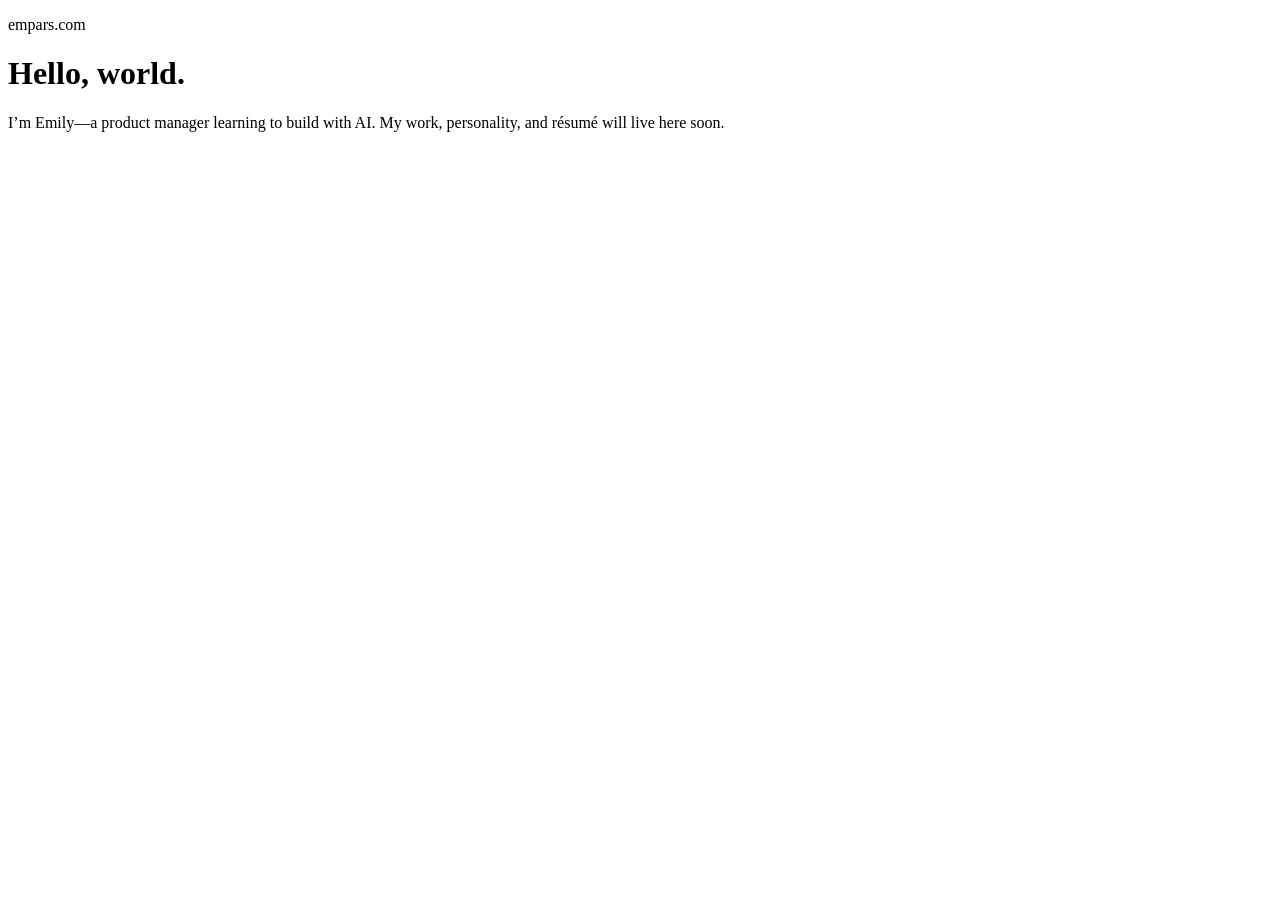
==== index.html @ 692433bf "Add index.html" ====
<!doctype html>
<html lang="en">
  <head>
    <meta charset="utf-8" />
    <meta name="viewport" content="width=device-width, initial-scale=1" />
    <meta
      name="description"
      content="The personal portfolio of product manager Emily Parsons."
    />
    <title>Emily Parsons</title>
    <link rel="stylesheet" href="styles.css" />
  </head>
  <body>
    <main>
      <p class="eyebrow">empars.com</p>
      <h1>Hello, world.</h1>
      <p class="intro">
        I’m Emily—a product manager learning to build with AI. My work,
        personality, and résumé will live here soon.
      </p>
    </main>
  </body>
</html>
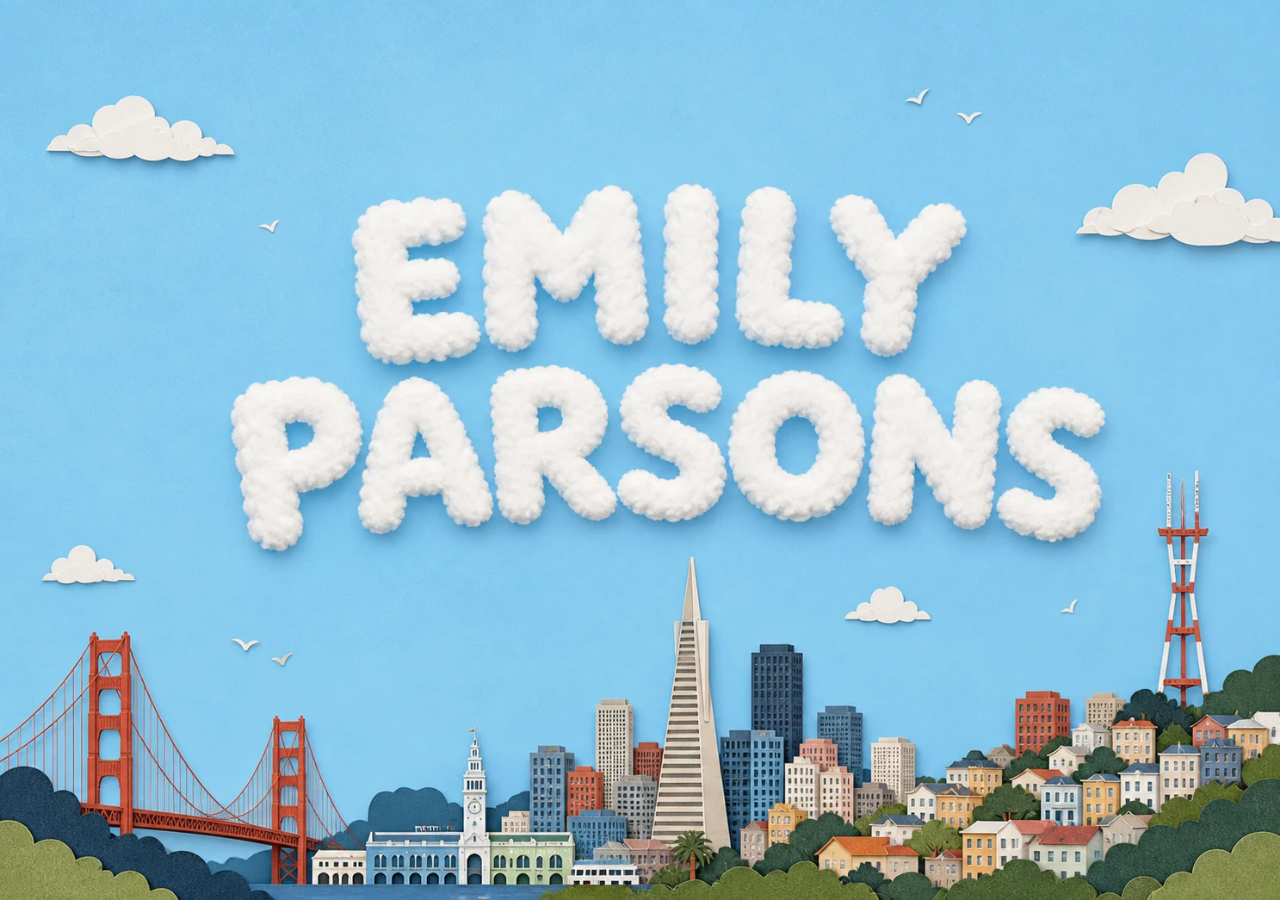
==== commit 59ac0582: "Redesign homepage with San Francisco cloudscape" ====
--- a/index.html
+++ b/index.html
@@ -5,19 +5,27 @@
     <meta name="viewport" content="width=device-width, initial-scale=1" />
     <meta
       name="description"
-      content="The personal portfolio of product manager Emily Parsons."
+      content="The personal portfolio of Emily Parsons."
     />
     <title>Emily Parsons</title>
     <link rel="stylesheet" href="styles.css" />
   </head>
   <body>
-    <main>
-      <p class="eyebrow">empars.com</p>
-      <h1>Hello, world.</h1>
-      <p class="intro">
-        I’m Emily—a product manager learning to build with AI. My work,
-        personality, and résumé will live here soon.
-      </p>
+    <main class="hero">
+      <picture>
+        <source
+          media="(max-aspect-ratio: 4 / 5)"
+          srcset="assets/homepage-hero-mobile.webp"
+        />
+        <img
+          class="hero__art"
+          src="assets/homepage-hero.webp"
+          alt="A paper-cut illustration of Emily Parsons’s name in clouds above the San Francisco skyline."
+        />
+      </picture>
+      <div class="sr-only">
+        <h1>Emily Parsons</h1>
+      </div>
     </main>
   </body>
 </html>
--- a/styles.css
+++ b/styles.css
@@ -0,0 +1,55 @@
+:root {
+  color-scheme: light;
+  background: #69c5ee;
+}
+
+* {
+  box-sizing: border-box;
+}
+
+html,
+body {
+  width: 100%;
+  min-height: 100vh;
+  margin: 0;
+  overflow: hidden;
+}
+
+.hero {
+  position: relative;
+  width: 100%;
+  min-height: 100vh;
+  background: #69c5ee;
+}
+
+picture {
+  display: block;
+}
+
+.hero__art {
+  display: block;
+  width: 100%;
+  height: 100vh;
+  object-fit: cover;
+  object-position: center bottom;
+}
+
+.sr-only {
+  position: absolute;
+  width: 1px;
+  height: 1px;
+  padding: 0;
+  margin: -1px;
+  overflow: hidden;
+  clip: rect(0, 0, 0, 0);
+  white-space: nowrap;
+  border: 0;
+}
+
+@media (max-aspect-ratio: 4 / 5) {
+  .hero__art {
+    height: 100vh;
+    object-fit: cover;
+    object-position: center bottom;
+  }
+}
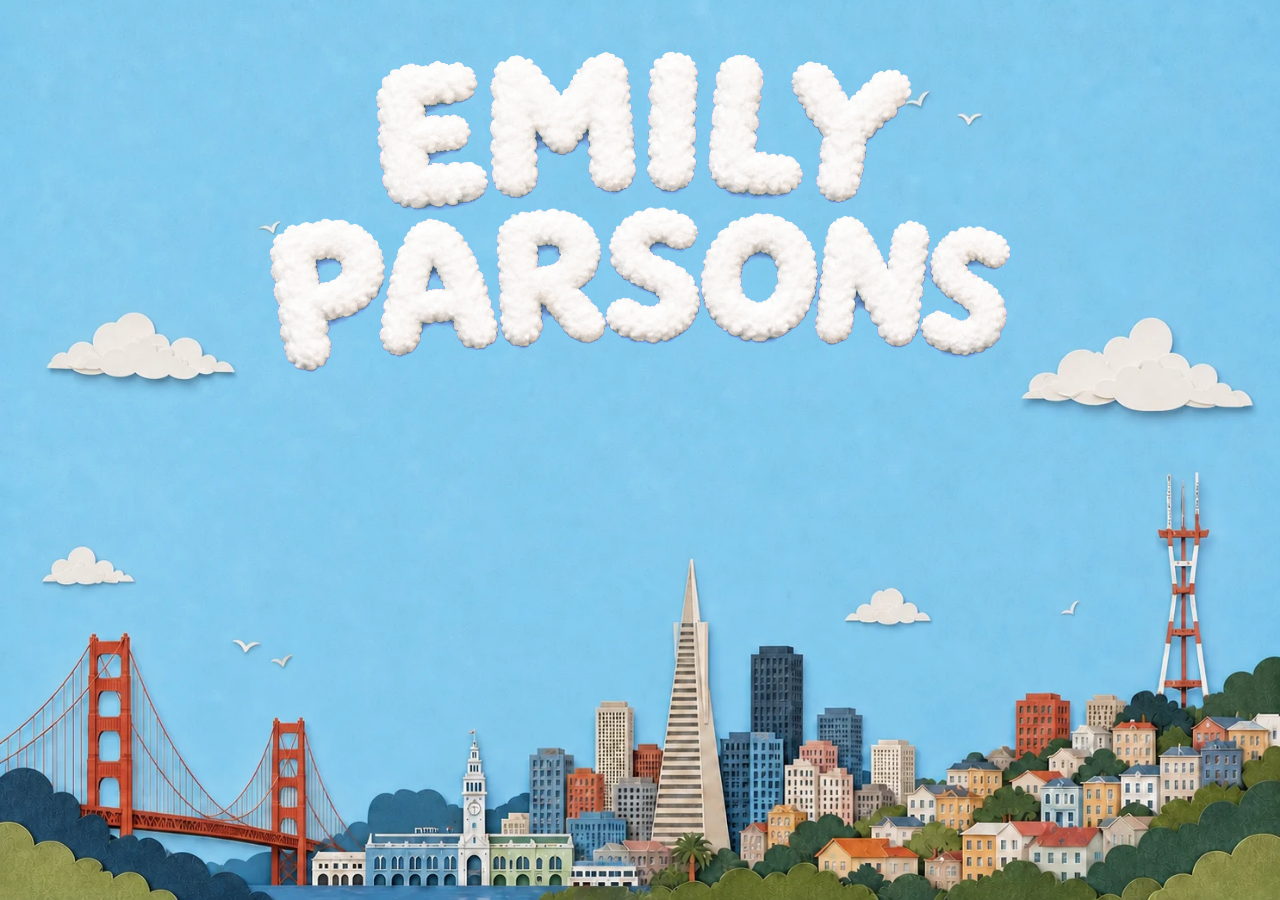
==== commit 384d6116: "Add responsive floating homepage title" ====
--- a/index.html
+++ b/index.html
@@ -12,17 +12,24 @@
   </head>
   <body>
     <main class="hero">
-      <picture>
+      <picture class="hero__scene">
         <source
           media="(max-aspect-ratio: 4 / 5)"
-          srcset="assets/homepage-hero-mobile.webp"
+          srcset="assets/homepage-background-mobile.webp"
         />
         <img
-          class="hero__art"
-          src="assets/homepage-hero.webp"
-          alt="A paper-cut illustration of Emily Parsons’s name in clouds above the San Francisco skyline."
+          class="hero__background"
+          src="assets/homepage-background-desktop-v2.webp"
+          alt="A colorful paper-cut illustration of the San Francisco skyline beneath a bright blue sky."
         />
       </picture>
+      <div class="hero__title-stage" aria-hidden="true">
+        <img
+          class="hero__title"
+          src="assets/homepage-title-clouds-layer.webp"
+          alt=""
+        />
+      </div>
       <div class="sr-only">
         <h1>Emily Parsons</h1>
       </div>
--- a/styles.css
+++ b/styles.css
@@ -1,6 +1,6 @@
 :root {
   color-scheme: light;
-  background: #69c5ee;
+  background: #65c4ed;
 }
 
 * {
@@ -19,19 +19,44 @@
   position: relative;
   width: 100%;
   min-height: 100vh;
-  background: #69c5ee;
+  min-height: 100svh;
+  overflow: hidden;
+  background: #65c4ed;
 }
 
-picture {
+.hero__scene {
+  position: absolute;
+  inset: 0;
   display: block;
 }
 
-.hero__art {
+.hero__background {
   display: block;
   width: 100%;
-  height: 100vh;
+  height: 100%;
   object-fit: cover;
   object-position: center bottom;
+}
+
+.hero__title-stage {
+  position: absolute;
+  inset: 0 0 50%;
+  display: grid;
+  place-items: start center;
+  padding: clamp(24px, 2vw, 36px);
+  pointer-events: none;
+}
+
+.hero__title {
+  display: block;
+  width: min(64vw, 900px, 88vh);
+  max-width: 100%;
+  max-height: 100%;
+  height: auto;
+  object-fit: contain;
+  transform-origin: center;
+  animation: cloud-float 7s ease-in-out infinite;
+  will-change: transform;
 }
 
 .sr-only {
@@ -46,10 +71,50 @@
   border: 0;
 }
 
+@keyframes cloud-float {
+  0%,
+  100% {
+    transform: translateY(-7px) rotate(-0.2deg);
+  }
+
+  50% {
+    transform: translateY(7px) rotate(0.2deg);
+  }
+}
+
+@media (min-aspect-ratio: 9 / 4) {
+  .hero__title-stage {
+    inset: 0 0 64%;
+    padding: 14px 24px;
+  }
+
+  .hero__title {
+    width: min(44vw, 620px, 46vh);
+    max-height: calc(100% - 28px);
+  }
+}
+
 @media (max-aspect-ratio: 4 / 5) {
-  .hero__art {
-    height: 100vh;
+  .hero__background {
     object-fit: cover;
     object-position: center bottom;
   }
+
+  .hero__title {
+    width: min(92vw, 46vh);
+    max-height: 100%;
+  }
+
+  .hero__title-stage {
+    inset: 0 0 34%;
+    place-items: center;
+    padding: 24px 14px 0;
+  }
 }
+
+@media (prefers-reduced-motion: reduce) {
+  .hero__title {
+    animation: none;
+    transform: none;
+  }
+}
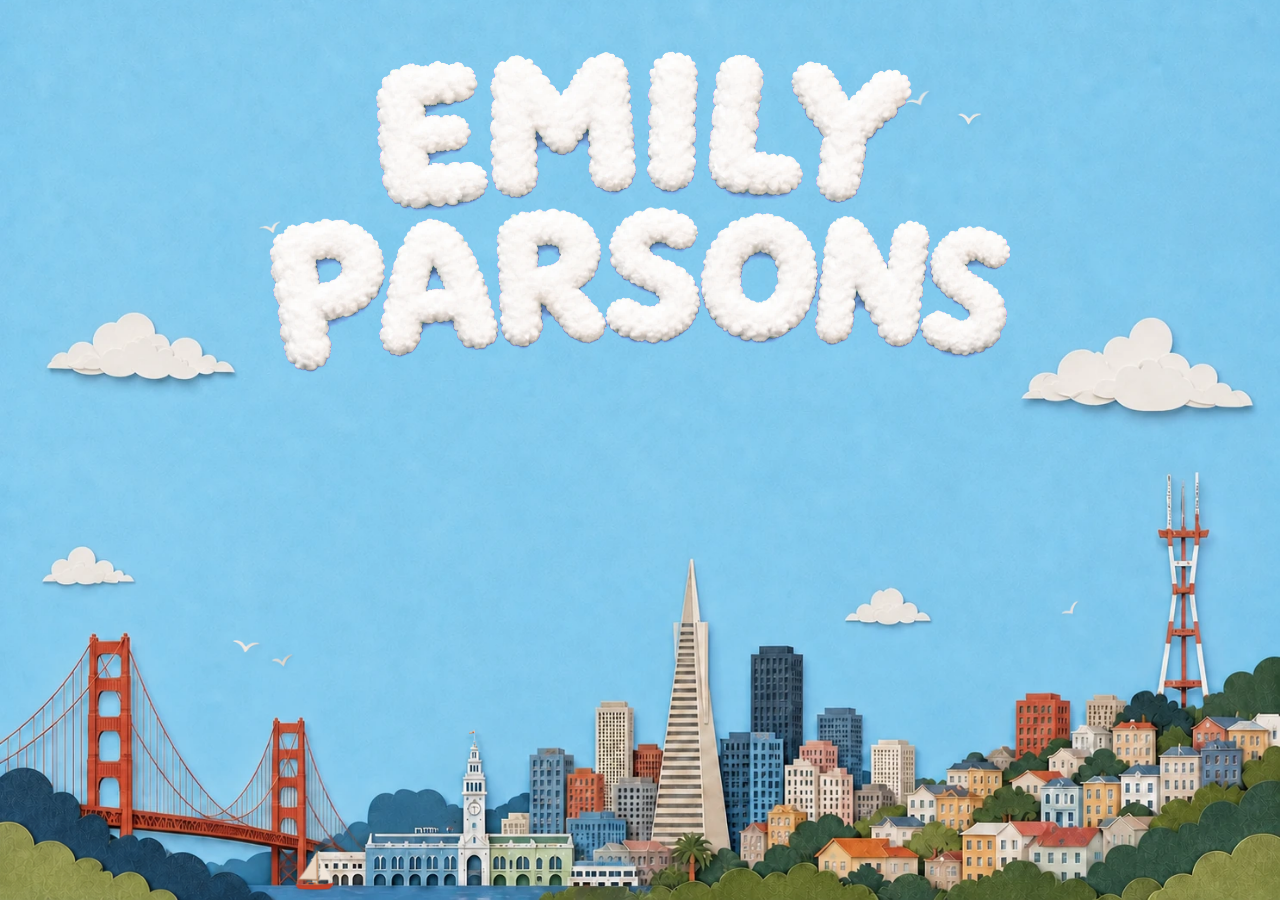
==== commit 977f6712: "boat animation and seagulls animation" ====
--- a/index.html
+++ b/index.html
@@ -8,7 +8,7 @@
       content="The personal portfolio of Emily Parsons."
     />
     <title>Emily Parsons</title>
-    <link rel="stylesheet" href="styles.css" />
+    <link rel="stylesheet" href="styles.css?v=20260821-4" />
   </head>
   <body>
     <main class="hero">
@@ -19,10 +19,45 @@
         />
         <img
           class="hero__background"
-          src="assets/homepage-background-desktop-v2.webp"
+          src="assets/homepage-background-desktop-v4-clean.webp"
           alt="A colorful paper-cut illustration of the San Francisco skyline beneath a bright blue sky."
         />
       </picture>
+      <div class="hero__ambient" aria-hidden="true">
+        <img class="hero__gull hero__gull--1" src="assets/ambient/gull-1.webp" alt="" />
+        <img class="hero__gull hero__gull--2" src="assets/ambient/gull-2.webp" alt="" />
+        <img class="hero__gull hero__gull--3" src="assets/ambient/gull-3.webp" alt="" />
+        <img class="hero__gull hero__gull--4" src="assets/ambient/gull-4.webp" alt="" />
+        <img class="hero__gull hero__gull--5" src="assets/ambient/gull-5.webp" alt="" />
+        <img class="hero__gull hero__gull--6" src="assets/ambient/gull-6.webp" alt="" />
+        <img
+          class="hero__flagpole"
+          src="assets/ambient/ferry-flagpole.webp"
+          alt=""
+        />
+        <img
+          class="hero__flag"
+          src="assets/ambient/ferry-flag.webp"
+          alt=""
+        />
+      </div>
+      <div class="hero__bay" aria-hidden="true">
+        <div class="hero__boat-entry">
+          <div class="hero__boat-cruise">
+            <img
+              class="hero__boat"
+              src="assets/sailboat-red-sloop.webp"
+              alt=""
+            />
+          </div>
+        </div>
+      </div>
+      <img
+        class="hero__foreground"
+        src="assets/homepage-foreground-bushes.webp"
+        alt=""
+        aria-hidden="true"
+      />
       <div class="hero__title-stage" aria-hidden="true">
         <img
           class="hero__title"
--- a/styles.css
+++ b/styles.css
@@ -38,8 +38,147 @@
   object-position: center bottom;
 }
 
+.hero__ambient,
+.hero__bay {
+  position: absolute;
+  bottom: 0;
+  left: 50%;
+  width: max(100vw, calc(100vh * 1.4045));
+  width: max(100vw, calc(100svh * 1.4045));
+  aspect-ratio: 1486 / 1058;
+  pointer-events: none;
+  transform: translateX(-50%);
+}
+
+.hero__ambient {
+  z-index: 1;
+}
+
+.hero__gull,
+.hero__flagpole,
+.hero__flag {
+  position: absolute;
+  display: block;
+  height: auto;
+}
+
+.hero__gull {
+  animation: gull-flap var(--flap-speed, 1.12s) ease-in-out var(--flap-delay, 0s) infinite;
+  transform-origin: center;
+  will-change: transform;
+}
+
+.hero__gull--1 {
+  top: 23.8185%;
+  left: 19.7847%;
+  width: 2.6245%;
+  --flap-speed: 1.16s;
+  --flap-delay: -0.34s;
+}
+
+.hero__gull--2 {
+  top: 9.8299%;
+  left: 69.852%;
+  width: 3.4993%;
+  --flap-speed: 1.08s;
+  --flap-delay: -0.78s;
+}
+
+.hero__gull--3 {
+  top: 12.0983%;
+  left: 74.2261%;
+  width: 3.2301%;
+  --flap-speed: 1.22s;
+  --flap-delay: -0.15s;
+}
+
+.hero__gull--4 {
+  top: 69.4707%;
+  left: 17.7658%;
+  width: 3.0956%;
+  --flap-speed: 1.12s;
+  --flap-delay: -0.62s;
+}
+
+.hero__gull--5 {
+  top: 71.0775%;
+  left: 20.5922%;
+  width: 3.2301%;
+  --flap-speed: 1.19s;
+  --flap-delay: -0.26s;
+}
+
+.hero__gull--6 {
+  top: 65.4064%;
+  left: 81.965%;
+  width: 3.3647%;
+  --flap-speed: 1.14s;
+  --flap-delay: -0.91s;
+}
+
+.hero__flag {
+  top: 80.5293%;
+  left: 36.07%;
+  width: 1.817%;
+  animation: flag-ripple 1.8s ease-in-out infinite;
+  filter: saturate(1.65) brightness(1.06);
+  transform-origin: 52% 50%;
+  will-change: transform;
+}
+
+.hero__flagpole {
+  top: 80.1512%;
+  left: 36.6756%;
+  width: 0.7402%;
+}
+
+.hero__bay {
+  z-index: 1;
+  overflow: hidden;
+}
+
+.hero__boat-entry {
+  position: absolute;
+  right: 0;
+  bottom: 1%;
+  left: 0;
+  transform: translateX(23%);
+}
+
+.hero__boat-cruise {
+  position: absolute;
+  bottom: 0;
+  left: 0;
+  width: max-content;
+  animation: boat-cruise 32s ease-in-out infinite both;
+  transform-origin: center bottom;
+}
+
+.hero__boat {
+  display: block;
+  width: clamp(40px, 3.2vw, 58px);
+  height: auto;
+  filter: drop-shadow(0 3px 3px rgb(49 91 111 / 24%));
+  animation: boat-bob 3.6s ease-in-out infinite;
+  transform-origin: center bottom;
+  will-change: transform;
+}
+
+.hero__foreground {
+  position: absolute;
+  z-index: 2;
+  inset: 0;
+  display: block;
+  width: 100%;
+  height: 100%;
+  object-fit: cover;
+  object-position: center bottom;
+  pointer-events: none;
+}
+
 .hero__title-stage {
   position: absolute;
+  z-index: 3;
   inset: 0 0 50%;
   display: grid;
   place-items: start center;
@@ -82,6 +221,66 @@
   }
 }
 
+@keyframes boat-cruise {
+  0% {
+    left: 0;
+    transform: scaleX(1);
+  }
+
+  49.8% {
+    left: 14%;
+    transform: scaleX(1);
+  }
+
+  50% {
+    left: 14%;
+    transform: scaleX(-1);
+  }
+
+  99.8% {
+    left: 0;
+    transform: scaleX(-1);
+  }
+
+  100% {
+    left: 0;
+    transform: scaleX(1);
+  }
+}
+
+@keyframes boat-bob {
+  0%,
+  100% {
+    transform: translateY(0) rotate(-0.35deg);
+  }
+
+  50% {
+    transform: translateY(3px) rotate(0.35deg);
+  }
+}
+
+@keyframes gull-flap {
+  0%,
+  100% {
+    transform: scaleY(1) rotate(-0.15deg);
+  }
+
+  50% {
+    transform: scaleY(0.46) rotate(0.6deg);
+  }
+}
+
+@keyframes flag-ripple {
+  0%,
+  100% {
+    transform: scaleX(1) skewY(-1deg);
+  }
+
+  50% {
+    transform: scaleX(0.8) skewY(3deg);
+  }
+}
+
 @media (min-aspect-ratio: 9 / 4) {
   .hero__title-stage {
     inset: 0 0 64%;
@@ -95,6 +294,12 @@
 }
 
 @media (max-aspect-ratio: 4 / 5) {
+  .hero__ambient,
+  .hero__bay,
+  .hero__foreground {
+    display: none;
+  }
+
   .hero__background {
     object-fit: cover;
     object-position: center bottom;
@@ -117,4 +322,22 @@
     animation: none;
     transform: none;
   }
-}
+
+  .hero__boat-entry {
+    animation: none;
+    opacity: 1;
+    transform: translateX(23%);
+  }
+
+  .hero__boat-cruise,
+  .hero__boat {
+    animation: none;
+    transform: none;
+  }
+
+  .hero__gull,
+  .hero__flag {
+    animation: none;
+    transform: none;
+  }
+}
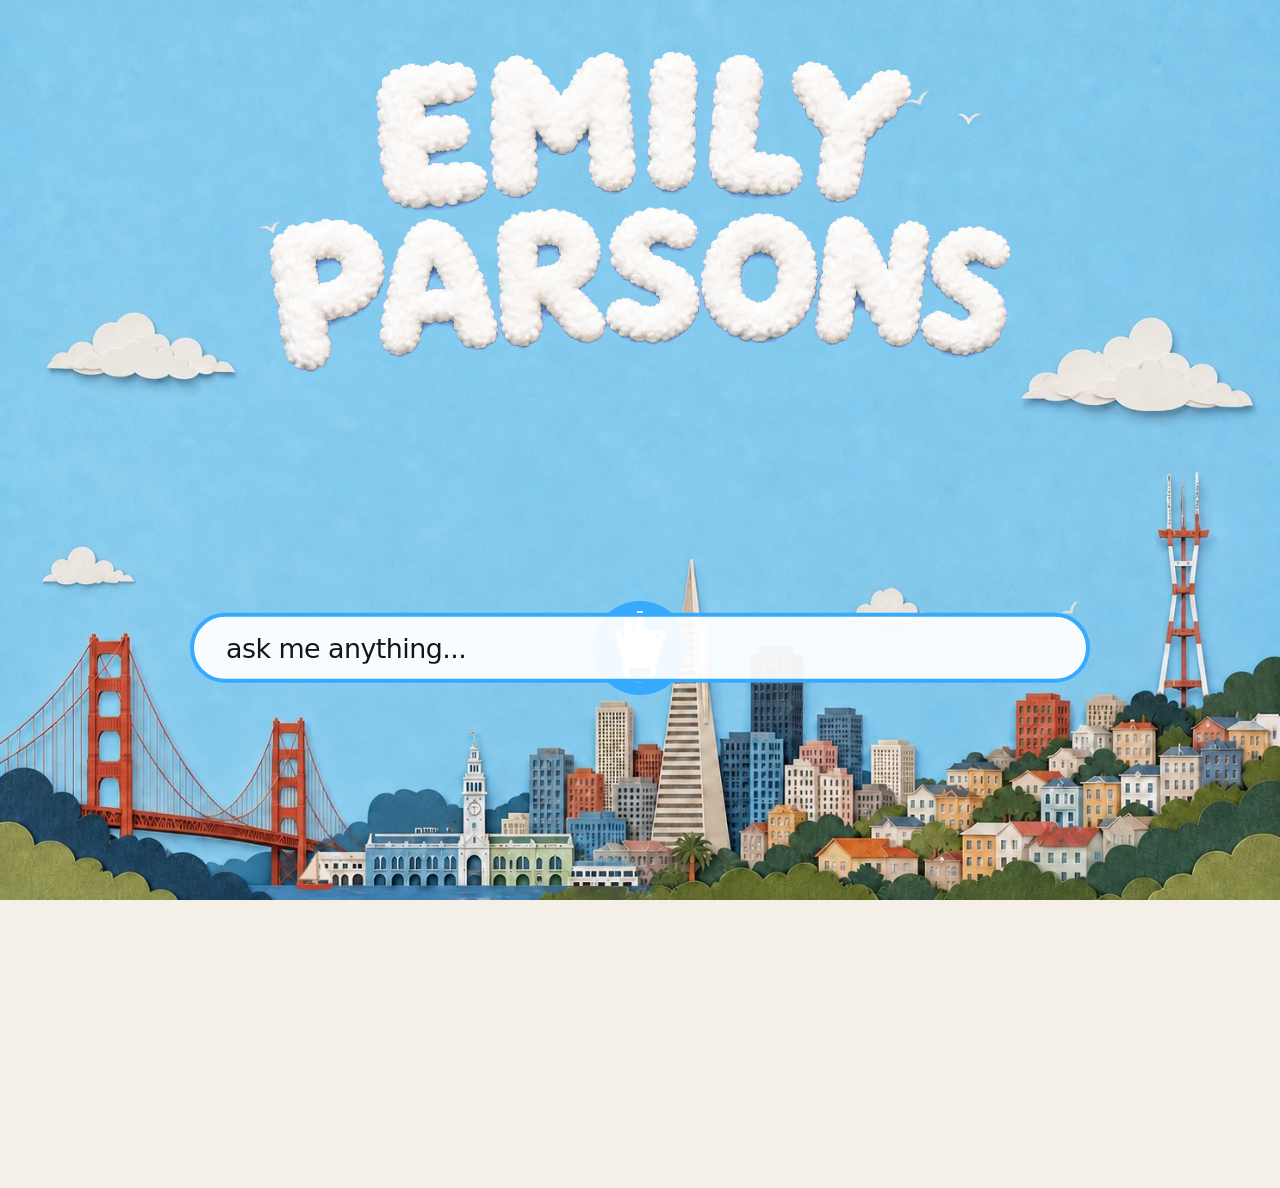
==== commit a286ce11: "adding fog transition, search bar, and html animation" ====
--- a/index.html
+++ b/index.html
@@ -8,10 +8,11 @@
       content="The personal portfolio of Emily Parsons."
     />
     <title>Emily Parsons</title>
-    <link rel="stylesheet" href="styles.css?v=20260821-4" />
+    <link rel="stylesheet" href="styles.css?v=20260822-18" />
   </head>
   <body>
-    <main class="hero">
+    <div class="scroll-story">
+      <main class="hero">
       <picture class="hero__scene">
         <source
           media="(max-aspect-ratio: 4 / 5)"
@@ -68,6 +69,49 @@
       <div class="sr-only">
         <h1>Emily Parsons</h1>
       </div>
-    </main>
+      <div class="hero__fog-engulf" aria-hidden="true">
+        <img
+          class="hero__fog-engulf-art"
+          src="assets/fog-engulf-v2-clean-tall.png"
+          alt=""
+        />
+      </div>
+      <div class="hero__fog-pieces" aria-hidden="true">
+        <img class="hero__fog-piece hero__fog-piece--1" src="assets/fog-pieces/fog-piece-1-tall.png" alt="" />
+        <img class="hero__fog-piece hero__fog-piece--2" src="assets/fog-pieces/fog-piece-1-tall.png" alt="" />
+        <img class="hero__fog-piece hero__fog-piece--3" src="assets/fog-pieces/fog-piece-1-tall.png" alt="" />
+        <img class="hero__fog-piece hero__fog-piece--4" src="assets/fog-pieces/fog-piece-1-tall.png" alt="" />
+      </div>
+      </main>
+    </div>
+
+    <section class="about" aria-labelledby="about-title">
+      <div class="about__inner">
+        <h2 id="about-title" class="sr-only">Emily Parsons interactive typography</h2>
+        <iframe
+          class="about__embed"
+          src="assets/trailing-text.html?v=20260822-1"
+          title="Interactive trailing text experiment"
+          loading="lazy"
+          sandbox="allow-scripts allow-same-origin"
+        ></iframe>
+        <form class="about__search" aria-label="Ask Emily" novalidate>
+          <label class="sr-only" for="about-query">Ask Emily a question</label>
+          <input
+            id="about-query"
+            name="query"
+            type="text"
+            autocomplete="off"
+            spellcheck="true"
+            placeholder=""
+          />
+          <button type="submit" aria-label="Ask" hidden>
+            <span aria-hidden="true">→</span>
+          </button>
+        </form>
+      </div>
+    </section>
+
+    <script src="script.js?v=20260822-8"></script>
   </body>
 </html>
--- a/styles.css
+++ b/styles.css
@@ -10,18 +10,47 @@
 html,
 body {
   width: 100%;
-  min-height: 100vh;
+  min-height: 100%;
   margin: 0;
-  overflow: hidden;
+  overflow-x: clip;
+}
+
+body {
+  background: #f5f0e7;
+}
+
+.scroll-story {
+  position: relative;
+  height: 132vh;
+  height: 132svh;
 }
 
 .hero {
-  position: relative;
-  width: 100%;
-  min-height: 100vh;
-  min-height: 100svh;
+  --fog-bank-x: 112vw;
+  --fog-bank-y: 0vh;
+  --fog-engulf-y: 0vh;
+  --fog-engulf-scale: 1;
+  --fog-handoff: 0;
+  position: sticky;
+  top: 0;
+  width: 100%;
+  height: 100vh;
+  height: 100svh;
   overflow: hidden;
   background: #65c4ed;
+}
+
+.hero::after {
+  position: absolute;
+  z-index: 9;
+  right: 0;
+  bottom: 0;
+  left: 0;
+  height: 28%;
+  background: linear-gradient(to bottom, rgb(245 240 231 / 0) 0%, #f5f0e7 94%);
+  content: "";
+  opacity: var(--fog-handoff);
+  pointer-events: none;
 }
 
 .hero__scene {
@@ -178,7 +207,7 @@
 
 .hero__title-stage {
   position: absolute;
-  z-index: 3;
+  z-index: 7;
   inset: 0 0 50%;
   display: grid;
   place-items: start center;
@@ -210,6 +239,203 @@
   border: 0;
 }
 
+.hero__fog-pieces,
+.hero__fog-engulf {
+  position: absolute;
+  pointer-events: none;
+  will-change: transform;
+}
+
+.hero__fog-pieces {
+  z-index: 6;
+  inset: 0;
+  transform: translate3d(var(--fog-bank-x), var(--fog-bank-y), 0);
+}
+
+.hero__fog-piece {
+  position: absolute;
+  top: calc(100% - max(85px, 7.63vw));
+  display: block;
+  width: max(400px, 36vw);
+  height: auto;
+  filter: drop-shadow(0 6px 7px rgb(66 75 74 / 16%));
+  -webkit-mask-image: linear-gradient(
+    to right,
+    transparent 0%,
+    #000 3.5%,
+    #000 96.5%,
+    transparent 100%
+  );
+  mask-image: linear-gradient(
+    to right,
+    transparent 0%,
+    #000 3.5%,
+    #000 96.5%,
+    transparent 100%
+  );
+  will-change: transform;
+}
+
+.hero__fog-piece--1 {
+  z-index: 1;
+  left: -12%;
+}
+
+.hero__fog-piece--2 {
+  z-index: 2;
+  left: 14%;
+  transform: scaleX(-1);
+}
+
+.hero__fog-piece--3 {
+  z-index: 3;
+  left: 40%;
+}
+
+.hero__fog-piece--4 {
+  z-index: 4;
+  left: 66%;
+  transform: scaleX(-1);
+}
+
+.hero__fog-engulf {
+  z-index: 8;
+  top: 100%;
+  left: 50%;
+  width: max(118vw, calc(100vh * 1.8713));
+  width: max(118vw, calc(100svh * 1.8713));
+  aspect-ratio: 1716 / 1834;
+  transform: translate3d(-50%, var(--fog-engulf-y), 0);
+  transform-origin: center bottom;
+}
+
+.hero__fog-engulf-art {
+  display: block;
+  width: 100%;
+  height: auto;
+  will-change: transform;
+}
+
+.about {
+  position: relative;
+  min-height: 100vh;
+  min-height: 100svh;
+  margin-top: -100vh;
+  margin-top: -100svh;
+  display: grid;
+  place-items: start center;
+  padding: clamp(24px, 4vh, 56px) 0 40px;
+  color: #294f63;
+  background: transparent;
+}
+
+.about__inner {
+  position: relative;
+  width: 100%;
+  text-align: center;
+  opacity: var(--about-reveal, 1);
+  visibility: var(--about-visibility, visible);
+  transition: opacity 120ms linear;
+}
+
+.about__embed {
+  display: block;
+  width: 100%;
+  height: min(72vh, 760px);
+  min-height: 480px;
+  border: 0;
+  background: transparent;
+}
+
+.about__search {
+  position: absolute;
+  z-index: 2;
+  top: 50%;
+  left: 50%;
+  display: block;
+  width: min(900px, calc(100% - 48px));
+  transform: translate(-50%, -50%);
+}
+
+.about__search input {
+  display: block;
+  width: 100%;
+  height: clamp(60px, 5.5vw, 80px);
+  padding: 0 32px;
+  border: 4px solid #35aaff;
+  border-radius: 999px;
+  outline: 0;
+  color: #151515;
+  background: rgb(255 255 255 / 94%);
+  font: 400 clamp(1.25rem, 2.1vw, 2.1rem) / 1.1 "DM Sans", system-ui, sans-serif;
+  letter-spacing: -0.02em;
+  transition: border-color 160ms ease, box-shadow 160ms ease;
+}
+
+.about__search input::placeholder {
+  color: #151515;
+  opacity: 1;
+}
+
+.about__search input:focus {
+  border-color: #188fe5;
+  box-shadow: 0 0 0 5px rgb(53 170 255 / 18%);
+}
+
+.about__search button {
+  position: absolute;
+  top: 50%;
+  right: 10px;
+  display: grid;
+  width: 42px;
+  height: 42px;
+  place-items: center;
+  padding: 0;
+  border: 0;
+  border-radius: 50%;
+  color: #fff;
+  background: #35aaff;
+  font: 500 1.45rem / 1 system-ui, sans-serif;
+  cursor: pointer;
+  transform: translateY(-50%);
+}
+
+.about__search button span {
+  display: block;
+  transform: translateY(-1px);
+}
+
+.about__search button[hidden] {
+  display: none;
+}
+
+.about__search button:hover {
+  background: #188fe5;
+}
+
+.about__search button:focus-visible {
+  outline: 3px solid #151515;
+  outline-offset: 3px;
+}
+
+.about__search input:not(:placeholder-shown) {
+  padding-right: 84px;
+}
+
+.about__eyebrow {
+  margin: 0 0 18px;
+  color: #c85535;
+  font: 700 clamp(0.78rem, 1.1vw, 0.95rem) / 1.2 system-ui, sans-serif;
+  letter-spacing: 0.18em;
+  text-transform: uppercase;
+}
+
+.about h2 {
+  margin: 0;
+  font: 700 clamp(3rem, 8vw, 7.5rem) / 0.94 Georgia, serif;
+  letter-spacing: -0.055em;
+}
+
 @keyframes cloud-float {
   0%,
   100% {
@@ -291,12 +517,34 @@
     width: min(44vw, 620px, 46vh);
     max-height: calc(100% - 28px);
   }
+
 }
 
 @media (max-aspect-ratio: 4 / 5) {
+  html,
+  body {
+    overflow-x: clip;
+    overflow-y: auto;
+  }
+
+  .scroll-story {
+    height: 100vh;
+    height: 100svh;
+  }
+
+  .hero {
+    position: relative;
+  }
+
   .hero__ambient,
   .hero__bay,
-  .hero__foreground {
+  .hero__foreground,
+  .hero__fog-pieces,
+  .hero__fog-engulf {
+    display: none;
+  }
+
+  .hero::after {
     display: none;
   }
 
@@ -315,12 +563,31 @@
     place-items: center;
     padding: 24px 14px 0;
   }
+
+  .about {
+    margin-top: 0;
+    display: none;
+  }
 }
 
 @media (prefers-reduced-motion: reduce) {
+  .scroll-story {
+    height: 100vh;
+    height: 100svh;
+  }
+
+  .hero {
+    position: relative;
+  }
+
   .hero__title {
     animation: none;
     transform: none;
+  }
+
+  .hero__fog-pieces,
+  .hero__fog-engulf {
+    display: none;
   }
 
   .hero__boat-entry {
